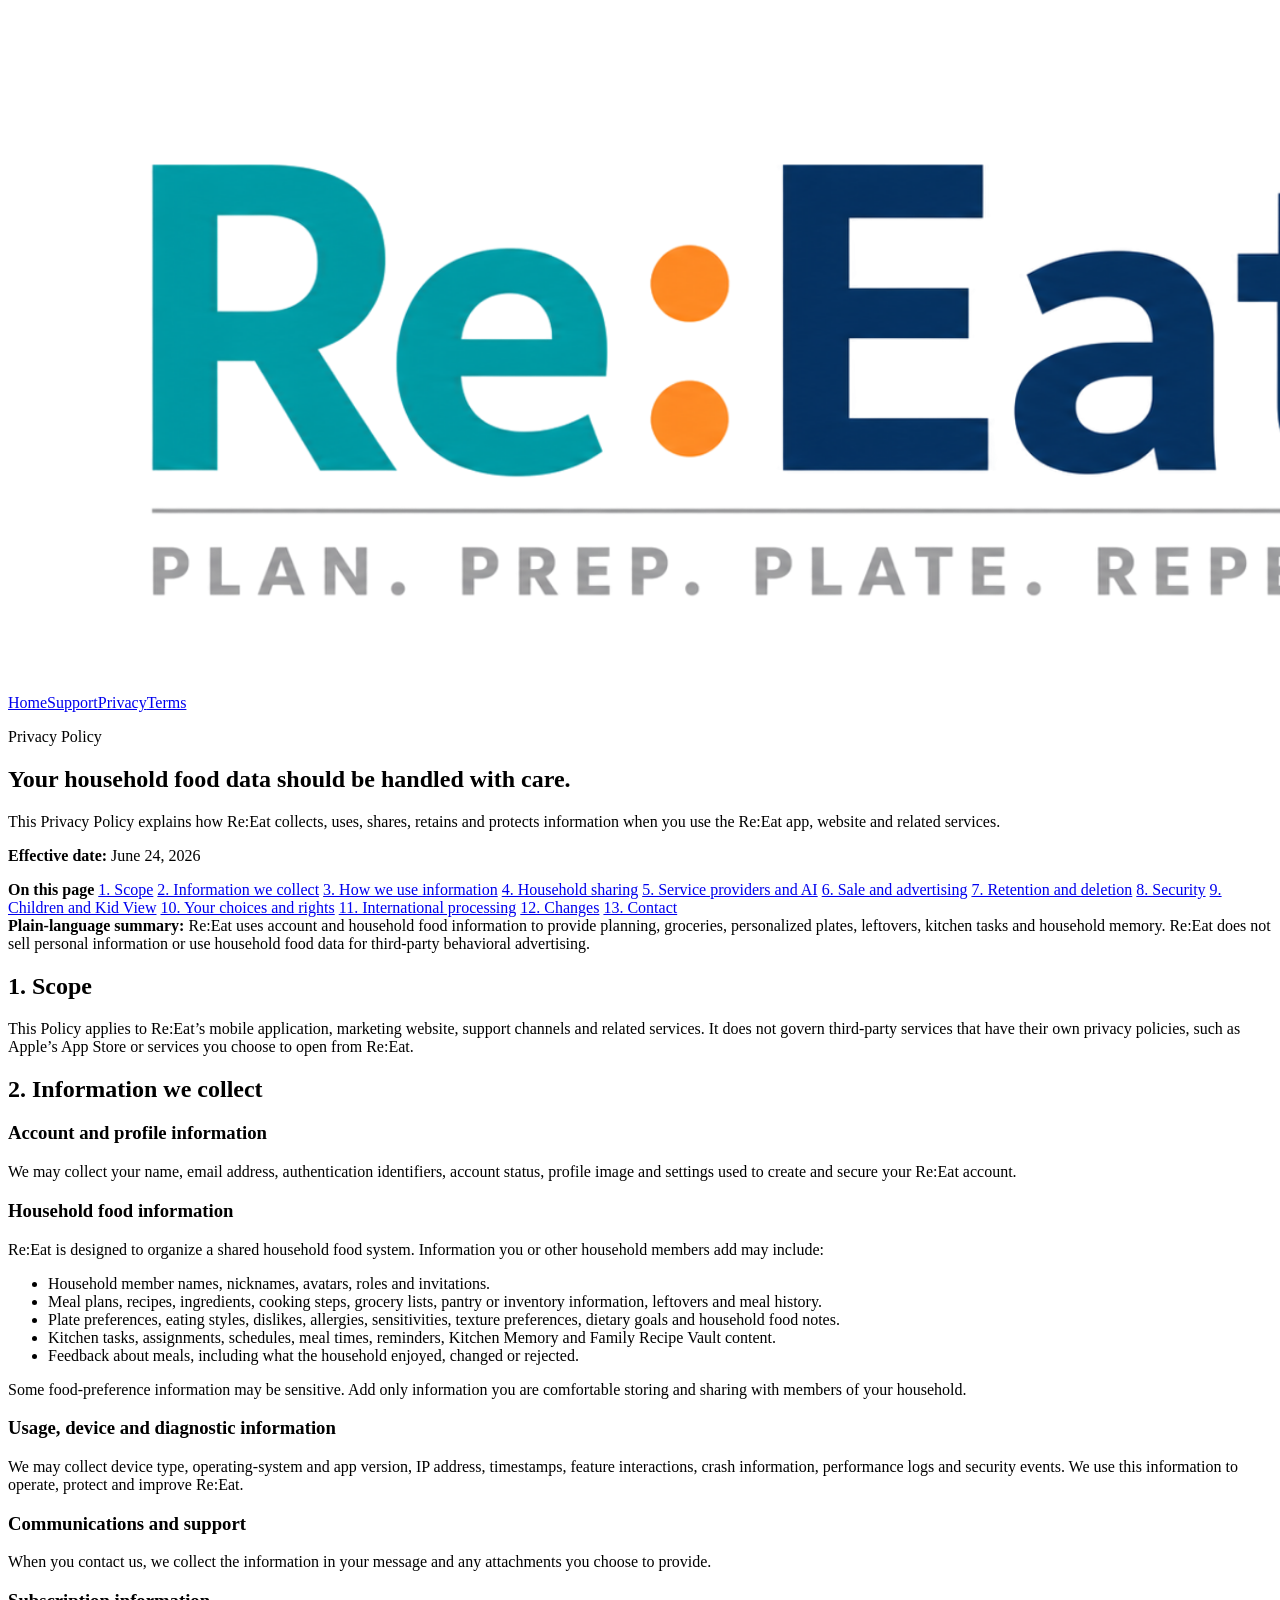
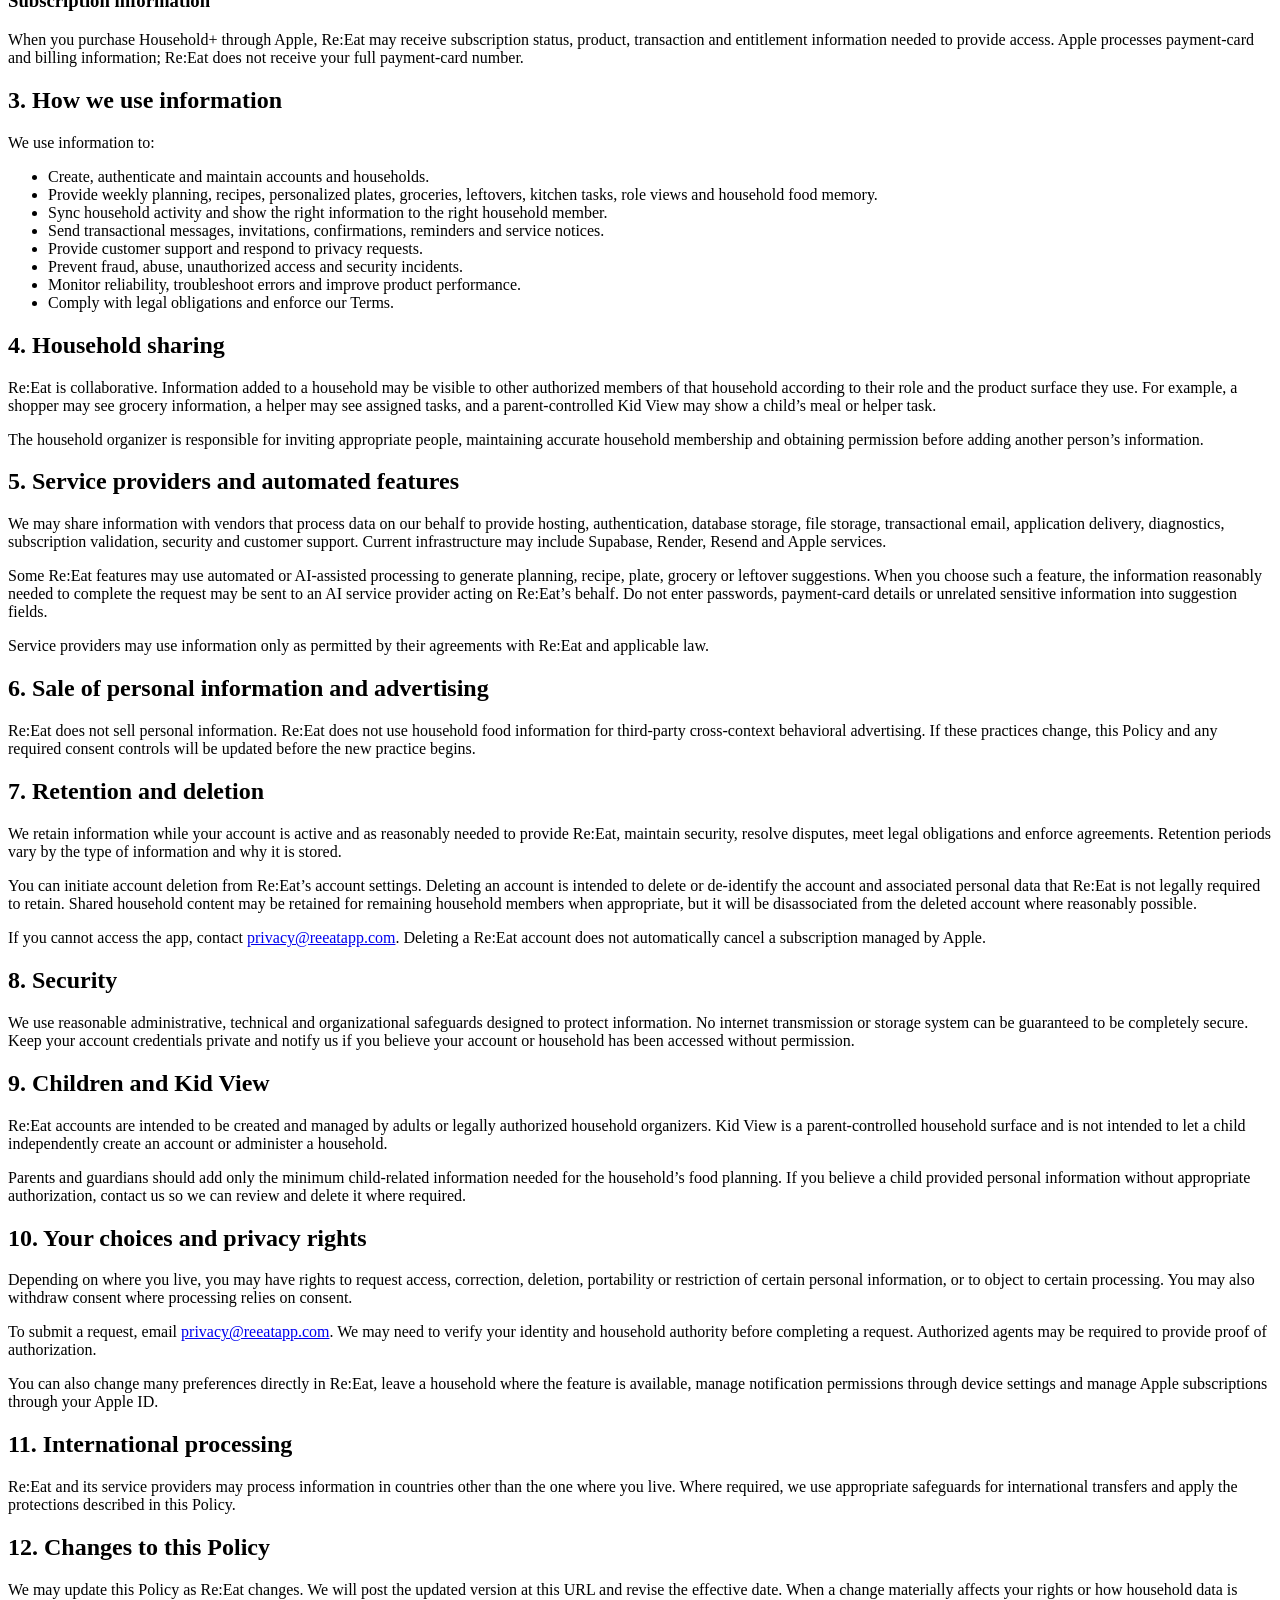
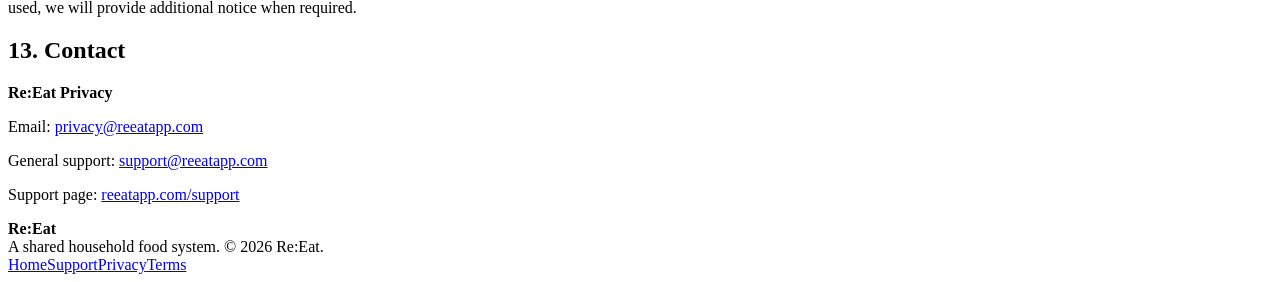
==== privacy/index.html @ b7cd9116 "Add Re:Eat Privacy Policy HTML page This file contains the complete HTML structure for the Re:Eat Pr" ====
<!doctype html>
<html lang="en">
<head>
  <meta charset="UTF-8" />
  <meta name="viewport" content="width=device-width, initial-scale=1, viewport-fit=cover" />
  <title>Re:Eat Privacy Policy</title>
  <meta name="description" content="Learn what information Re:Eat collects, how household food data is used, how it is shared and how to request access or deletion." />
  <meta name="robots" content="index, follow, max-image-preview:large" />
  <meta name="theme-color" content="#FFFDF8" />
  <link rel="canonical" href="https://reeatapp.com/privacy/" />
  <link rel="icon" href="/favicon.ico" sizes="any" />
  <link rel="icon" type="image/png" sizes="32x32" href="/favicon-32x32.png" />
  <link rel="apple-touch-icon" sizes="180x180" href="/apple-touch-icon.png" />
  <meta property="og:site_name" content="Re:Eat" />
  <meta property="og:title" content="Re:Eat Privacy Policy" />
  <meta property="og:description" content="Learn what information Re:Eat collects, how household food data is used, how it is shared and how to request access or deletion." />
  <meta property="og:type" content="website" />
  <meta property="og:url" content="https://reeatapp.com/privacy/" />
  <meta property="og:image" content="https://reeatapp.com/og-image.png" />
  <meta name="twitter:card" content="summary_large_image" />
  <meta name="twitter:title" content="Re:Eat Privacy Policy" />
  <meta name="twitter:description" content="Learn what information Re:Eat collects, how household food data is used, how it is shared and how to request access or deletion." />
  <meta name="twitter:image" content="https://reeatapp.com/og-image.png" />
  <link rel="stylesheet" href="/legal.css" />
</head>
<body>
  <header class="site-header">
    <div class="header-inner">
      <a class="brand" href="/" aria-label="Re:Eat home"><img src="/reeat-logo.png" alt="Re:Eat" /></a>
      <nav class="site-nav" aria-label="Legal and support navigation"><a href="/">Home</a><a href="/support/">Support</a><a href="/privacy/" aria-current="page">Privacy</a><a href="/terms/">Terms</a></nav>
    </div>
  </header>
<main class="page-shell">
  <section class="hero">
    <p class="eyebrow">Privacy Policy</p>
    <h1>Your household food data should be handled with care.</h1>
    <p class="hero-copy">This Privacy Policy explains how Re:Eat collects, uses, shares, retains and protects information when you use the Re:Eat app, website and related services.</p>
    <p class="meta-line"><strong>Effective date:</strong> June 24, 2026</p>
  </section>

  <div class="layout">
    <aside class="toc" aria-label="Privacy policy contents">
      <strong>On this page</strong>
      <a href="#scope">1. Scope</a>
      <a href="#information">2. Information we collect</a>
      <a href="#use">3. How we use information</a>
      <a href="#households">4. Household sharing</a>
      <a href="#providers">5. Service providers and AI</a>
      <a href="#sale">6. Sale and advertising</a>
      <a href="#retention">7. Retention and deletion</a>
      <a href="#security">8. Security</a>
      <a href="#children">9. Children and Kid View</a>
      <a href="#rights">10. Your choices and rights</a>
      <a href="#international">11. International processing</a>
      <a href="#changes">12. Changes</a>
      <a href="#contact">13. Contact</a>
    </aside>

    <article class="document">
      <div class="notice">
        <strong>Plain-language summary:</strong> Re:Eat uses account and household food information to provide planning, groceries, personalized plates, leftovers, kitchen tasks and household memory. Re:Eat does not sell personal information or use household food data for third-party behavioral advertising.
      </div>

      <section id="scope">
        <h2>1. Scope</h2>
        <p>This Policy applies to Re:Eat’s mobile application, marketing website, support channels and related services. It does not govern third-party services that have their own privacy policies, such as Apple’s App Store or services you choose to open from Re:Eat.</p>
      </section>

      <section id="information">
        <h2>2. Information we collect</h2>

        <h3>Account and profile information</h3>
        <p>We may collect your name, email address, authentication identifiers, account status, profile image and settings used to create and secure your Re:Eat account.</p>

        <h3>Household food information</h3>
        <p>Re:Eat is designed to organize a shared household food system. Information you or other household members add may include:</p>
        <ul>
          <li>Household member names, nicknames, avatars, roles and invitations.</li>
          <li>Meal plans, recipes, ingredients, cooking steps, grocery lists, pantry or inventory information, leftovers and meal history.</li>
          <li>Plate preferences, eating styles, dislikes, allergies, sensitivities, texture preferences, dietary goals and household food notes.</li>
          <li>Kitchen tasks, assignments, schedules, meal times, reminders, Kitchen Memory and Family Recipe Vault content.</li>
          <li>Feedback about meals, including what the household enjoyed, changed or rejected.</li>
        </ul>
        <p>Some food-preference information may be sensitive. Add only information you are comfortable storing and sharing with members of your household.</p>

        <h3>Usage, device and diagnostic information</h3>
        <p>We may collect device type, operating-system and app version, IP address, timestamps, feature interactions, crash information, performance logs and security events. We use this information to operate, protect and improve Re:Eat.</p>

        <h3>Communications and support</h3>
        <p>When you contact us, we collect the information in your message and any attachments you choose to provide.</p>

        <h3>Subscription information</h3>
        <p>When you purchase Household+ through Apple, Re:Eat may receive subscription status, product, transaction and entitlement information needed to provide access. Apple processes payment-card and billing information; Re:Eat does not receive your full payment-card number.</p>
      </section>

      <section id="use">
        <h2>3. How we use information</h2>
        <p>We use information to:</p>
        <ul>
          <li>Create, authenticate and maintain accounts and households.</li>
          <li>Provide weekly planning, recipes, personalized plates, groceries, leftovers, kitchen tasks, role views and household food memory.</li>
          <li>Sync household activity and show the right information to the right household member.</li>
          <li>Send transactional messages, invitations, confirmations, reminders and service notices.</li>
          <li>Provide customer support and respond to privacy requests.</li>
          <li>Prevent fraud, abuse, unauthorized access and security incidents.</li>
          <li>Monitor reliability, troubleshoot errors and improve product performance.</li>
          <li>Comply with legal obligations and enforce our Terms.</li>
        </ul>
      </section>

      <section id="households">
        <h2>4. Household sharing</h2>
        <p>Re:Eat is collaborative. Information added to a household may be visible to other authorized members of that household according to their role and the product surface they use. For example, a shopper may see grocery information, a helper may see assigned tasks, and a parent-controlled Kid View may show a child’s meal or helper task.</p>
        <p>The household organizer is responsible for inviting appropriate people, maintaining accurate household membership and obtaining permission before adding another person’s information.</p>
      </section>

      <section id="providers">
        <h2>5. Service providers and automated features</h2>
        <p>We may share information with vendors that process data on our behalf to provide hosting, authentication, database storage, file storage, transactional email, application delivery, diagnostics, subscription validation, security and customer support. Current infrastructure may include Supabase, Render, Resend and Apple services.</p>
        <p>Some Re:Eat features may use automated or AI-assisted processing to generate planning, recipe, plate, grocery or leftover suggestions. When you choose such a feature, the information reasonably needed to complete the request may be sent to an AI service provider acting on Re:Eat’s behalf. Do not enter passwords, payment-card details or unrelated sensitive information into suggestion fields.</p>
        <p>Service providers may use information only as permitted by their agreements with Re:Eat and applicable law.</p>
      </section>

      <section id="sale">
        <h2>6. Sale of personal information and advertising</h2>
        <p>Re:Eat does not sell personal information. Re:Eat does not use household food information for third-party cross-context behavioral advertising. If these practices change, this Policy and any required consent controls will be updated before the new practice begins.</p>
      </section>

      <section id="retention">
        <h2>7. Retention and deletion</h2>
        <p>We retain information while your account is active and as reasonably needed to provide Re:Eat, maintain security, resolve disputes, meet legal obligations and enforce agreements. Retention periods vary by the type of information and why it is stored.</p>
        <p>You can initiate account deletion from Re:Eat’s account settings. Deleting an account is intended to delete or de-identify the account and associated personal data that Re:Eat is not legally required to retain. Shared household content may be retained for remaining household members when appropriate, but it will be disassociated from the deleted account where reasonably possible.</p>
        <p>If you cannot access the app, contact <a class="inline-link" href="mailto:privacy@reeatapp.com?subject=Re%3AEat%20Account%20Deletion">privacy@reeatapp.com</a>. Deleting a Re:Eat account does not automatically cancel a subscription managed by Apple.</p>
      </section>

      <section id="security">
        <h2>8. Security</h2>
        <p>We use reasonable administrative, technical and organizational safeguards designed to protect information. No internet transmission or storage system can be guaranteed to be completely secure. Keep your account credentials private and notify us if you believe your account or household has been accessed without permission.</p>
      </section>

      <section id="children">
        <h2>9. Children and Kid View</h2>
        <p>Re:Eat accounts are intended to be created and managed by adults or legally authorized household organizers. Kid View is a parent-controlled household surface and is not intended to let a child independently create an account or administer a household.</p>
        <p>Parents and guardians should add only the minimum child-related information needed for the household’s food planning. If you believe a child provided personal information without appropriate authorization, contact us so we can review and delete it where required.</p>
      </section>

      <section id="rights">
        <h2>10. Your choices and privacy rights</h2>
        <p>Depending on where you live, you may have rights to request access, correction, deletion, portability or restriction of certain personal information, or to object to certain processing. You may also withdraw consent where processing relies on consent.</p>
        <p>To submit a request, email <a class="inline-link" href="mailto:privacy@reeatapp.com?subject=Re%3AEat%20Privacy%20Request">privacy@reeatapp.com</a>. We may need to verify your identity and household authority before completing a request. Authorized agents may be required to provide proof of authorization.</p>
        <p>You can also change many preferences directly in Re:Eat, leave a household where the feature is available, manage notification permissions through device settings and manage Apple subscriptions through your Apple ID.</p>
      </section>

      <section id="international">
        <h2>11. International processing</h2>
        <p>Re:Eat and its service providers may process information in countries other than the one where you live. Where required, we use appropriate safeguards for international transfers and apply the protections described in this Policy.</p>
      </section>

      <section id="changes">
        <h2>12. Changes to this Policy</h2>
        <p>We may update this Policy as Re:Eat changes. We will post the updated version at this URL and revise the effective date. When a change materially affects your rights or how household data is used, we will provide additional notice when required.</p>
      </section>

      <section id="contact">
        <h2>13. Contact</h2>
        <div class="contact-card">
          <p><strong>Re:Eat Privacy</strong></p>
          <p>Email: <a href="mailto:privacy@reeatapp.com">privacy@reeatapp.com</a></p>
          <p>General support: <a href="mailto:support@reeatapp.com">support@reeatapp.com</a></p>
          <p>Support page: <a href="https://reeatapp.com/support/">reeatapp.com/support</a></p>
        </div>
      </section>
    </article>
  </div>
</main>
  <footer class="site-footer">
    <div class="footer-inner">
      <div class="footer-copy"><strong>Re:Eat</strong><br />A shared household food system. © 2026 Re:Eat.</div>
      <nav class="footer-links" aria-label="Footer navigation">
        <a href="/">Home</a><a href="/support/">Support</a><a href="/privacy/">Privacy</a><a href="/terms/">Terms</a>
      </nav>
    </div>
  </footer>
</body>
</html>
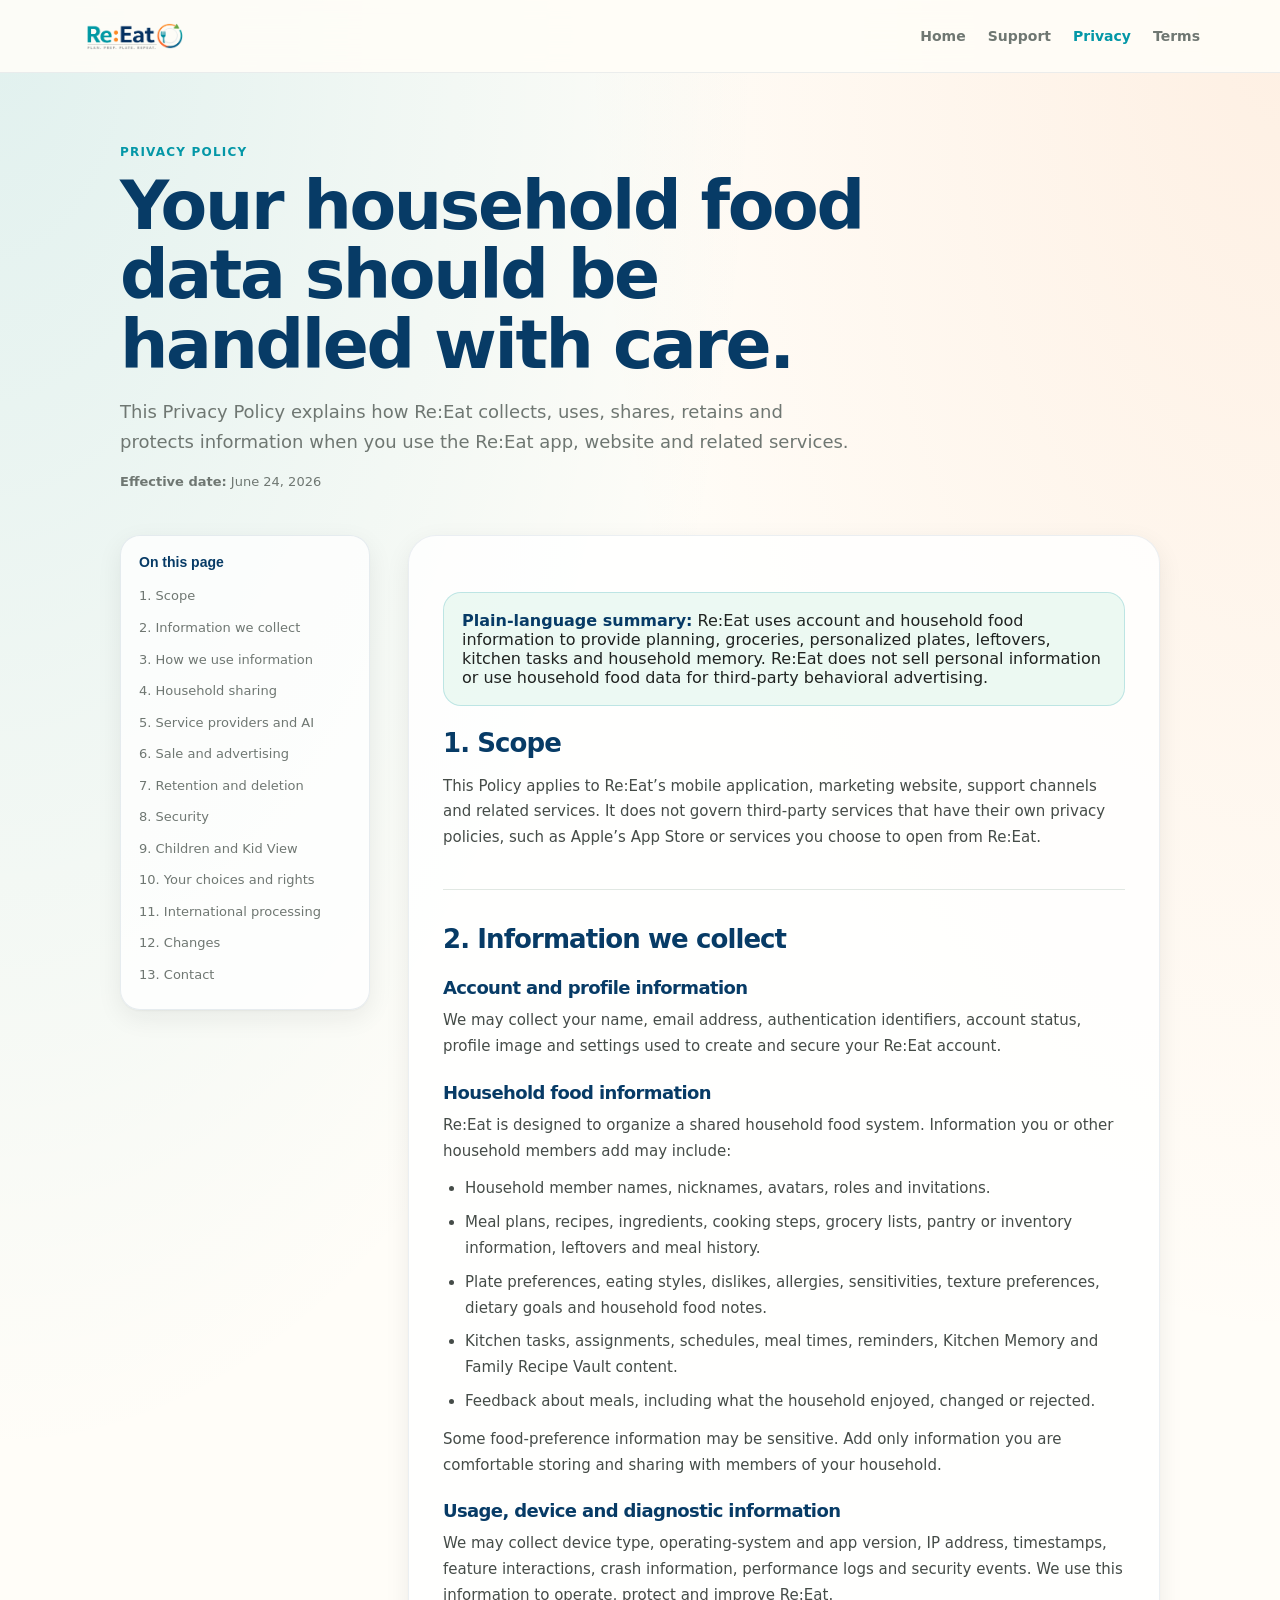
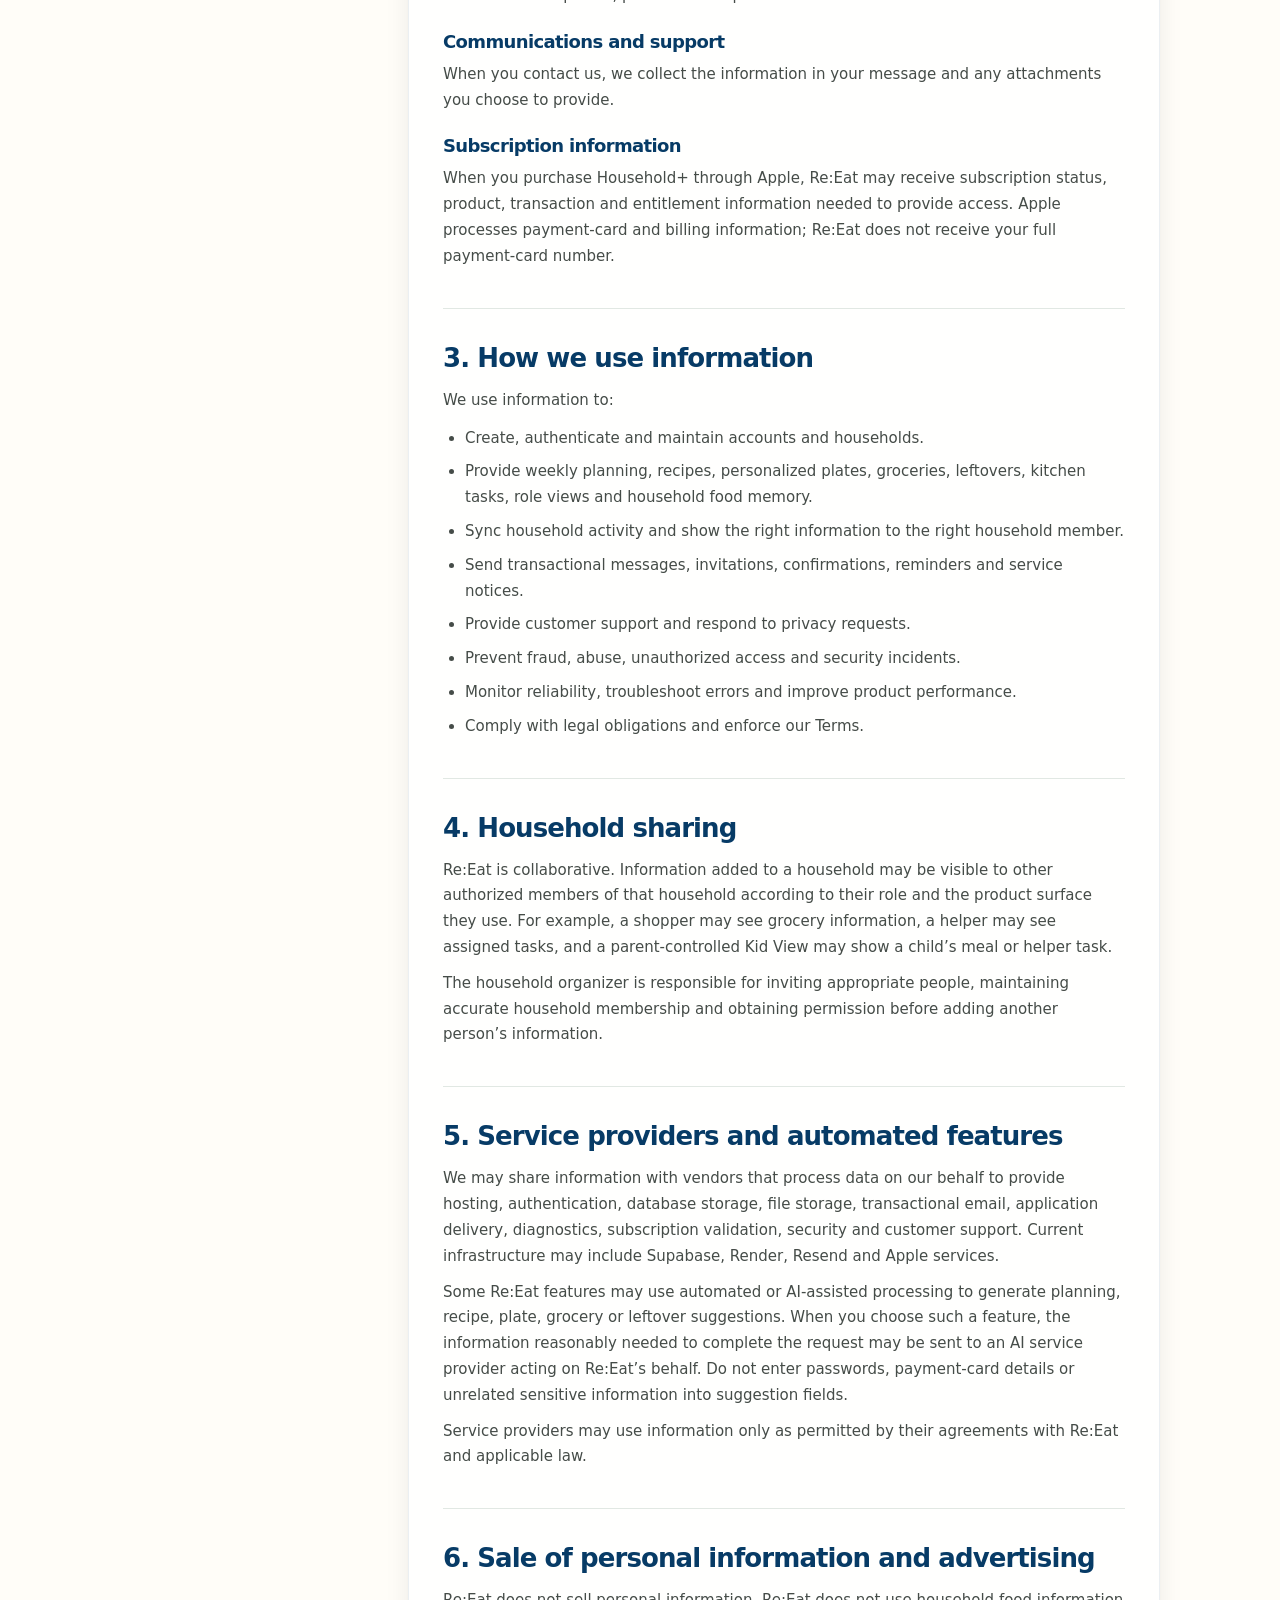
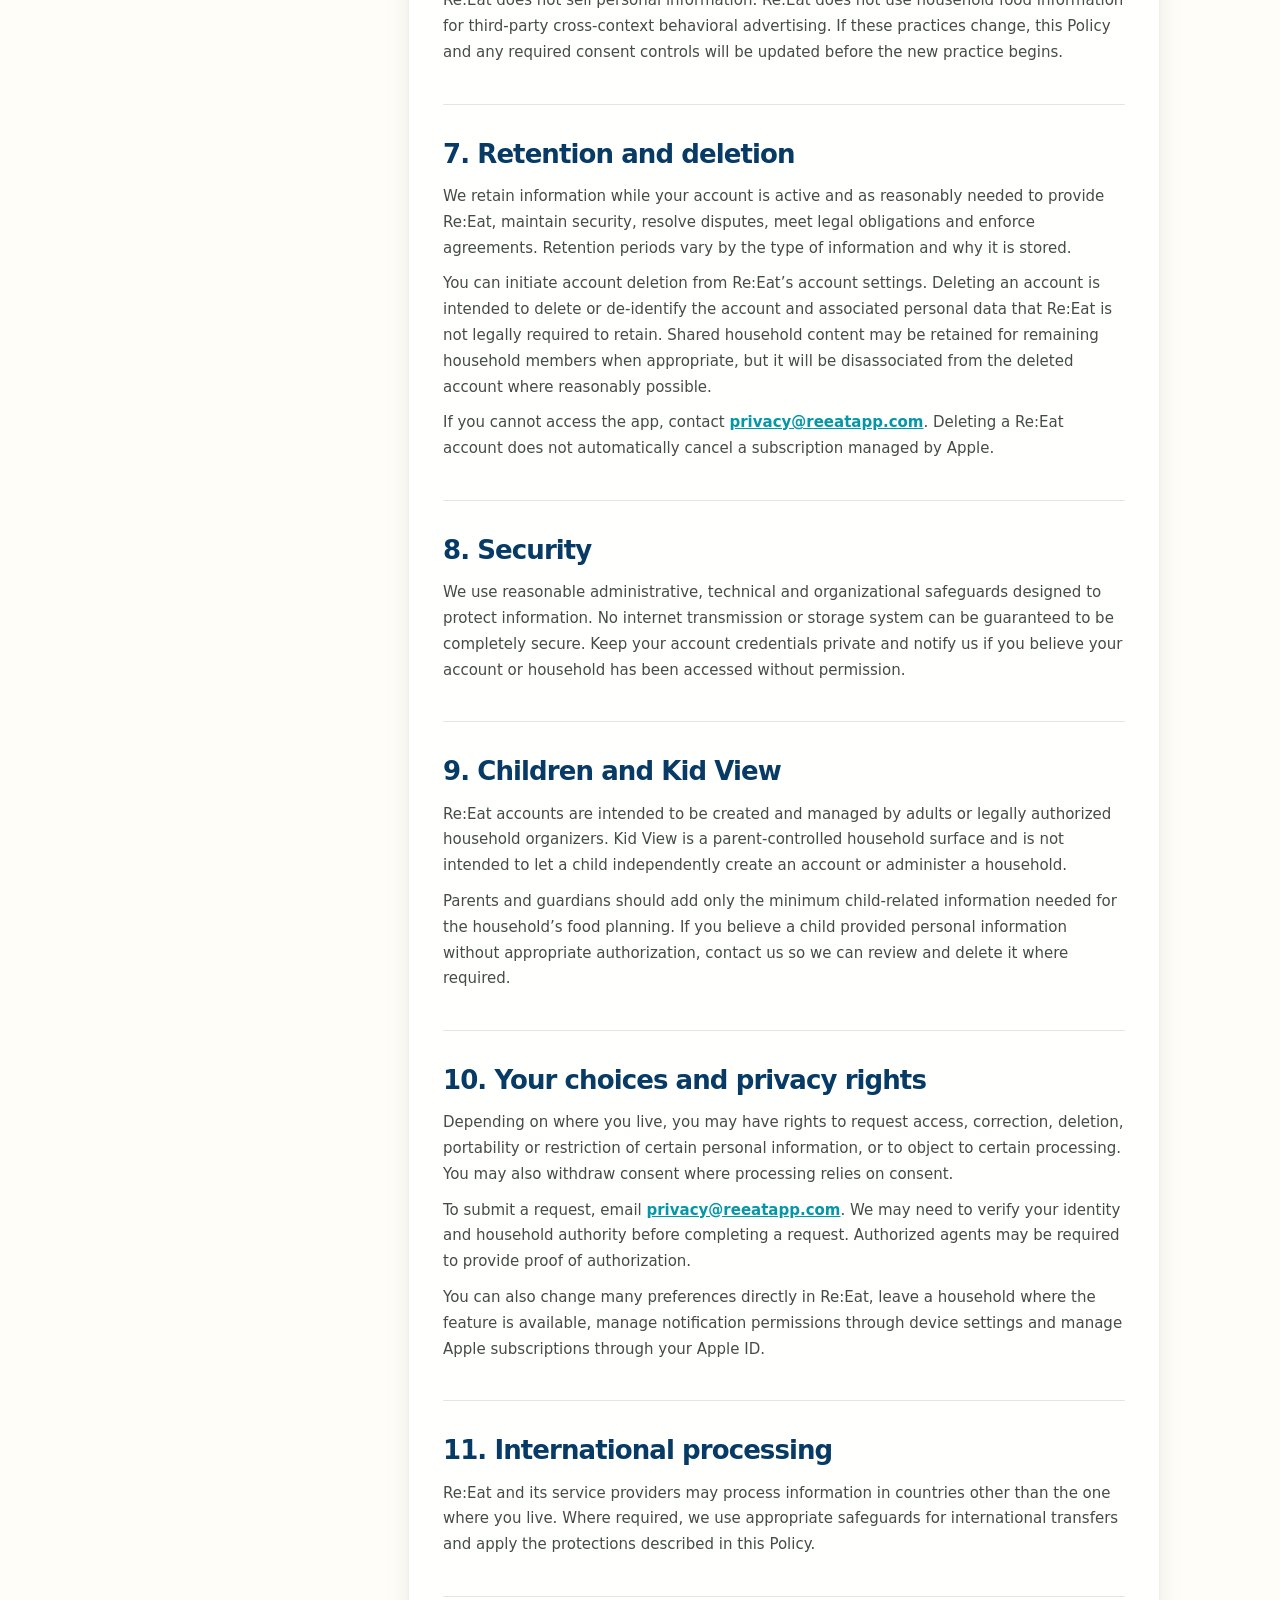
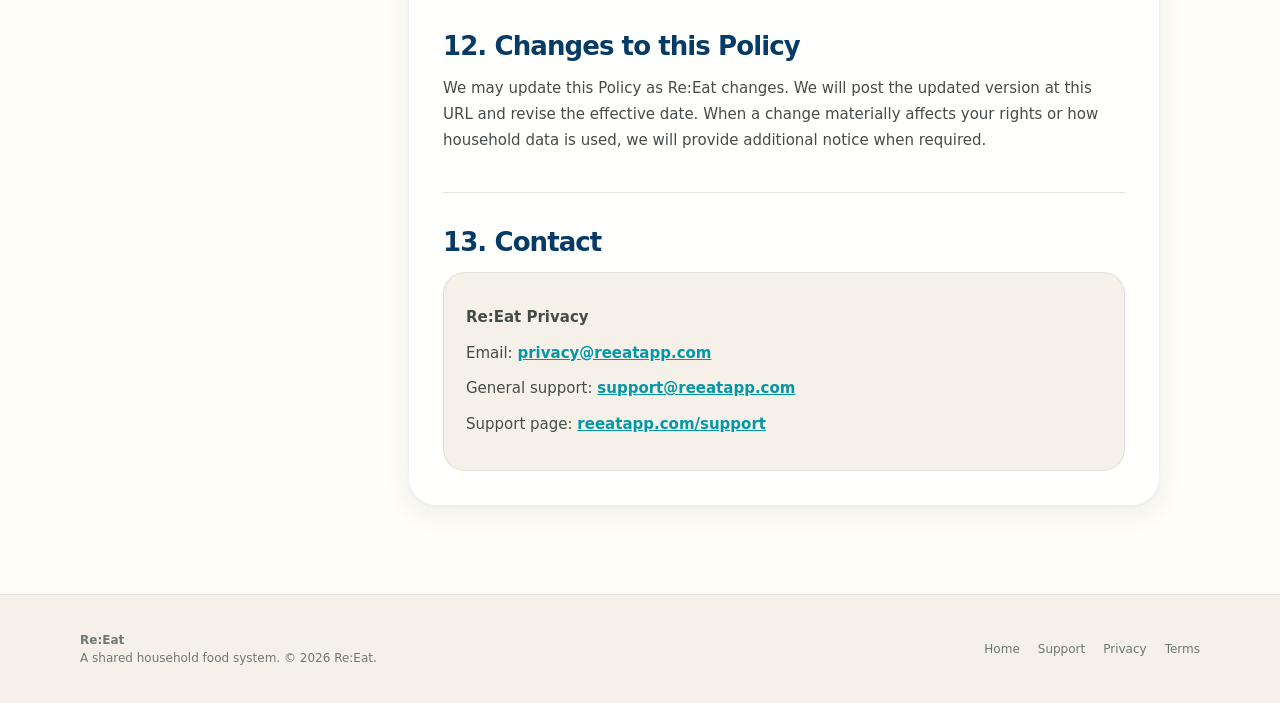
==== commit 52638082: "Update stylesheet and logo paths in privacy policy" ====
--- a/privacy/index.html
+++ b/privacy/index.html
@@ -21,12 +21,16 @@
   <meta name="twitter:title" content="Re:Eat Privacy Policy" />
   <meta name="twitter:description" content="Learn what information Re:Eat collects, how household food data is used, how it is shared and how to request access or deletion." />
   <meta name="twitter:image" content="https://reeatapp.com/og-image.png" />
-  <link rel="stylesheet" href="/legal.css" />
+  <link rel="stylesheet" href="../legal.css" />
 </head>
 <body>
   <header class="site-header">
     <div class="header-inner">
-      <a class="brand" href="/" aria-label="Re:Eat home"><img src="/reeat-logo.png" alt="Re:Eat" /></a>
+      <a class="brand" href="/" aria-label="Re:Eat home"><img
+  src="../reeat-logo.png"
+  alt="Re:Eat"
+  style="display:block;width:auto;height:36px;max-width:160px;object-fit:contain;"
+/></a>
       <nav class="site-nav" aria-label="Legal and support navigation"><a href="/">Home</a><a href="/support/">Support</a><a href="/privacy/" aria-current="page">Privacy</a><a href="/terms/">Terms</a></nav>
     </div>
   </header>
--- a/legal.css
+++ b/legal.css
@@ -0,0 +1,12 @@
+@import url('https://fonts.googleapis.com/css2?family=Inter:wght@400;500;600;700&family=Manrope:wght@500;600;700;800&display=swap');
+:root{--teal:#0497A7;--navy:#073B66;--orange:#F47A2A;--green:#4FB85F;--plate:#FFFDF8;--oat:#F6F1E8;--ink:#202321;--muted:#6F7772;--mist:#DDE5DF;--shadow:0 1px 2px rgba(32,35,33,.04),0 8px 26px rgba(32,35,33,.07)}
+*{box-sizing:border-box}html{scroll-behavior:smooth}body{margin:0;background:radial-gradient(85% 38% at 0 0,rgba(4,151,167,.12),transparent 70%),radial-gradient(78% 35% at 100% 0,rgba(244,122,42,.10),transparent 70%),var(--plate);color:var(--ink);font-family:Inter,system-ui,-apple-system,"Segoe UI",sans-serif;-webkit-font-smoothing:antialiased}a{color:inherit}a:focus-visible{outline:3px solid rgba(4,151,167,.35);outline-offset:3px;border-radius:6px}
+.site-header{position:sticky;top:0;z-index:20;border-bottom:1px solid rgba(7,59,102,.08);background:rgba(255,253,248,.9);backdrop-filter:blur(18px) saturate(130%)}.header-inner{width:min(1120px,calc(100% - 36px));min-height:72px;margin:auto;display:flex;align-items:center;justify-content:space-between;gap:24px}.brand img{display:block;height:36px;width:auto}.site-nav{display:flex;align-items:center;gap:22px;color:var(--muted);font-size:14px;font-weight:600}.site-nav a{text-decoration:none}.site-nav a:hover,.site-nav a[aria-current=page]{color:var(--teal)}
+.page-shell{width:min(1040px,calc(100% - 36px));margin:auto;padding:72px 0 88px}.hero{max-width:820px;margin-bottom:46px}.eyebrow{margin:0 0 12px;color:var(--teal);font-size:12px;font-weight:800;letter-spacing:.1em;text-transform:uppercase}h1,h2,h3{font-family:Manrope,system-ui,-apple-system,"Segoe UI",sans-serif;color:var(--navy);letter-spacing:-.035em}h1{margin:0;font-size:clamp(42px,6vw,68px);line-height:1.02}.hero-copy{max-width:740px;margin:18px 0 0;color:var(--muted);font-size:18px;line-height:1.65}.meta-line{margin:18px 0 0;color:var(--muted);font-size:13px}
+.layout{display:grid;grid-template-columns:250px minmax(0,1fr);align-items:start;gap:38px}.toc{position:sticky;top:96px;padding:18px;border:1px solid rgba(7,59,102,.09);border-radius:20px;background:rgba(255,255,255,.74);box-shadow:var(--shadow)}.toc strong{display:block;margin-bottom:10px;color:var(--navy);font-family:Manrope,sans-serif;font-size:14px}.toc a{display:block;padding:7px 0;color:var(--muted);font-size:13px;line-height:1.35;text-decoration:none}.toc a:hover{color:var(--teal)}
+.document{padding:34px;border:1px solid rgba(7,59,102,.08);border-radius:28px;background:rgba(255,255,255,.82);box-shadow:var(--shadow)}.document section+section{margin-top:38px;padding-top:34px;border-top:1px solid rgba(221,229,223,.86)}.document h2{margin:0 0 14px;font-size:26px;line-height:1.2}.document h3{margin:22px 0 8px;font-size:18px}.document p,.document li{color:#454C48;font-size:15px;line-height:1.72}.document p{margin:10px 0}.document ul,.document ol{margin:12px 0;padding-left:22px}.document li+li{margin-top:8px}.notice{margin:22px 0;padding:18px;border:1px solid rgba(4,151,167,.2);border-radius:18px;background:rgba(221,245,234,.55)}.notice strong{color:var(--navy)}
+.contact-card,.support-card{padding:22px;border:1px solid rgba(7,59,102,.09);border-radius:22px;background:var(--oat)}.contact-card a,.inline-link{color:var(--teal);font-weight:700}.support-grid{display:grid;grid-template-columns:repeat(2,minmax(0,1fr));gap:16px}.support-card h2{margin:0 0 8px;font-size:21px}.support-card p{margin:0;color:#454C48;font-size:15px;line-height:1.65}.support-card a{display:inline-flex;margin-top:14px;color:var(--teal);font-size:14px;font-weight:700;text-decoration:none}.primary-action{display:inline-flex;min-height:48px;margin-top:22px;padding:0 18px;align-items:center;justify-content:center;border-radius:14px;background:linear-gradient(90deg,var(--navy),var(--teal));color:#fff;font-size:15px;font-weight:800;text-decoration:none;box-shadow:0 12px 28px rgba(7,59,102,.17)}
+.faq{margin-top:46px}.faq details{border-top:1px solid var(--mist)}.faq details:last-child{border-bottom:1px solid var(--mist)}.faq summary{padding:18px 0;cursor:pointer;color:var(--navy);font-family:Manrope,sans-serif;font-weight:700}.faq details div{padding:0 0 18px;color:#454C48;font-size:15px;line-height:1.7}
+.site-footer{padding:36px 0;border-top:1px solid rgba(7,59,102,.08);background:var(--oat)}.footer-inner{width:min(1120px,calc(100% - 36px));margin:auto;display:grid;grid-template-columns:1fr auto;align-items:center;gap:24px}.footer-copy{color:var(--muted);font-size:12px;line-height:1.5}.footer-links{display:flex;flex-wrap:wrap;gap:18px;color:var(--muted);font-size:12px}.footer-links a{text-decoration:none}.footer-links a:hover{color:var(--teal)}
+@media(max-width:820px){.site-nav{gap:14px;font-size:12px}.layout{grid-template-columns:1fr}.toc{position:static}.support-grid{grid-template-columns:1fr}}
+@media(max-width:620px){.header-inner{min-height:64px}.brand img{height:31px}.site-nav a:first-child{display:none}.page-shell{padding:54px 0 68px}.hero-copy{font-size:16px}.document{padding:22px 18px;border-radius:22px}.footer-inner{grid-template-columns:1fr}}
